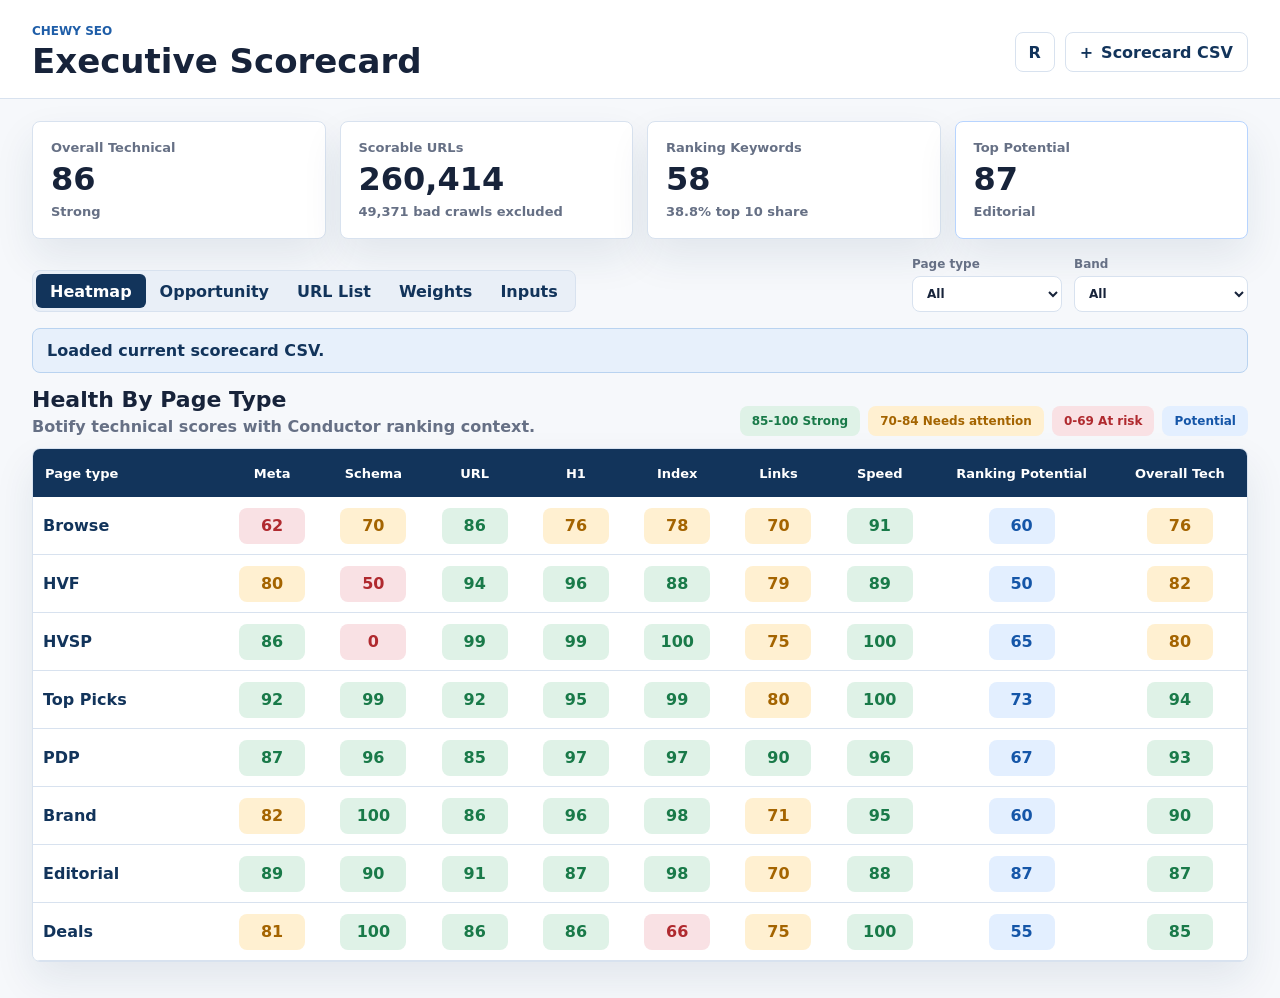
==== web/index.html @ ea8ae5bc "Publish SEO scorecard dashboard" ====
<!doctype html>
<html lang="en">
  <head>
    <meta charset="utf-8" />
    <meta name="viewport" content="width=device-width, initial-scale=1" />
    <title>Chewy SEO Scorecard</title>
    <link rel="stylesheet" href="./styles.css?v=20260819-0923" />
  </head>
  <body>
    <header class="app-header">
      <div>
        <p class="eyebrow">Chewy SEO</p>
        <h1>Executive Scorecard</h1>
      </div>
      <div class="header-actions">
        <button class="icon-button" id="refreshButton" type="button" title="Reload current CSV">
          <span aria-hidden="true">R</span>
        </button>
        <label class="upload-button" for="csvInput">
          <span aria-hidden="true">+</span>
          <span>Scorecard CSV</span>
        </label>
        <input id="csvInput" class="file-input" type="file" accept=".csv,text/csv" />
      </div>
    </header>

    <main class="shell">
      <section class="summary-grid" aria-label="Scorecard summary">
        <article class="metric-tile">
          <span class="metric-label">Overall Technical</span>
          <strong id="siteOverall">--</strong>
          <span id="siteOverallBand" class="metric-note">--</span>
        </article>
        <article class="metric-tile">
          <span class="metric-label">Scorable URLs</span>
          <strong id="scorableUrls">--</strong>
          <span id="excludedCrawl" class="metric-note">-- bad crawls excluded</span>
        </article>
        <article class="metric-tile">
          <span class="metric-label">Ranking Keywords</span>
          <strong id="rankingKeywordsAvg">--</strong>
          <span id="top10ShareAvg" class="metric-note">-- top 10 share</span>
        </article>
        <article class="metric-tile opportunity">
          <span class="metric-label">Top Potential</span>
          <strong id="topPotential">--</strong>
          <span id="topPotentialType" class="metric-note">--</span>
        </article>
      </section>

      <section class="toolbar" aria-label="Scorecard controls">
        <div class="segmented" role="tablist" aria-label="Views">
          <button class="segment active" data-view="heatmap" type="button">Heatmap</button>
          <button class="segment" data-view="opportunity" type="button">Opportunity</button>
          <button class="segment" data-view="urls" type="button">URL List</button>
          <button class="segment" data-view="weights" type="button">Weights</button>
          <button class="segment" data-view="inputs" type="button">Inputs</button>
        </div>
        <div class="filters">
          <label>
            <span>Page type</span>
            <select id="pageTypeFilter">
              <option value="all">All</option>
            </select>
          </label>
          <label>
            <span>Band</span>
            <select id="bandFilter">
              <option value="all">All</option>
              <option value="green">Strong</option>
              <option value="amber">Needs attention</option>
              <option value="red">At risk</option>
            </select>
          </label>
        </div>
      </section>

      <section id="statusBanner" class="status-banner hidden" role="status"></section>

      <section class="view active" id="heatmapView" aria-label="Executive heatmap">
        <div class="section-heading">
          <div>
            <h2>Health By Page Type</h2>
            <p>Botify technical scores with Conductor ranking context.</p>
          </div>
          <div class="legend" aria-label="Score legend">
            <span class="legend-pill strong">85-100 Strong</span>
            <span class="legend-pill attention">70-84 Needs attention</span>
            <span class="legend-pill risk">0-69 At risk</span>
            <span class="legend-pill potential">Potential</span>
          </div>
        </div>

        <div class="table-frame">
          <table class="score-table" id="scoreTable">
            <thead>
              <tr>
                <th>Page type</th>
                <th>Meta</th>
                <th>Schema</th>
                <th>URL</th>
                <th>H1</th>
                <th>Index</th>
                <th>Links</th>
                <th>Speed</th>
                <th>Ranking Potential</th>
                <th>Overall Tech</th>
              </tr>
            </thead>
            <tbody></tbody>
          </table>
        </div>
      </section>

      <section class="view" id="opportunityView" aria-label="Ranking opportunity">
        <div class="section-heading">
          <div>
            <h2>Ranking Opportunity</h2>
            <p>Current keyword health next to reachable upside.</p>
          </div>
        </div>
        <div class="page-type-button-row" id="opportunityPageTypes" aria-label="Opportunity page type selector"></div>
        <div class="opportunity-layout">
          <div class="ranking-bars" id="rankingBars"></div>
          <aside class="detail-panel" id="detailPanel">
            <p class="eyebrow">Selected page type</p>
            <h3 id="detailTitle">--</h3>
            <div class="detail-metrics" id="detailMetrics"></div>
          </aside>
        </div>
        <section class="issue-section" aria-label="Aggregated issue drivers">
          <div class="section-heading compact">
            <div>
              <h2 id="issueHeading">Why This Page Type Is Not At 100</h2>
              <p>Aggregated issue drivers by scorecard category. URL examples are intentionally hidden.</p>
            </div>
          </div>
          <div class="issue-grid" id="issueGrid"></div>
        </section>
      </section>

      <section class="view" id="urlsView" aria-label="Issue URL list">
        <div class="section-heading">
          <div>
            <p class="eyebrow">Issue Drilldown</p>
            <h2 id="urlListTitle">Select A Recommended Fix</h2>
            <p id="urlListMeta">Click any callout on the Opportunity tab to inspect the affected URLs and supporting data.</p>
          </div>
          <div class="url-list-actions">
            <button class="secondary-button" id="backToOpportunityButton" type="button">Back to Opportunity</button>
            <a class="download-button hidden" id="urlDownloadLink" href="#" download>Download CSV</a>
          </div>
        </div>
        <div class="url-list-toolbar">
          <label>
            <span>Search URLs and evidence</span>
            <input id="urlSearchInput" type="search" placeholder="Filter loaded rows" />
          </label>
          <span id="urlListStatus" class="metric-note">No issue selected</span>
        </div>
        <div class="url-table-frame">
          <table class="url-table" id="urlDetailTable">
            <thead></thead>
            <tbody></tbody>
          </table>
          <div class="empty-state" id="urlEmptyState">Choose a recommended fix to see URL-level evidence.</div>
        </div>
      </section>

      <section class="view" id="weightsView" aria-label="Scorecard weights">
        <div class="section-heading">
          <div>
            <h2>Weights And Scoring Decisions</h2>
            <p>How each top-level metric contributes to Overall Tech and what earns the section score.</p>
          </div>
        </div>
        <div class="weights-overview">
          <article>
            <span class="metric-label">Overall Tech Formula</span>
            <strong>Equal-weight average</strong>
            <p>Meta, Schema, URL, H1, Index, Links, and Speed each contribute one available section score. When all seven are measured, each section is worth 14.3% of Overall Tech.</p>
          </article>
          <article>
            <span class="metric-label">Excluded From Overall Tech</span>
            <strong>Ranking signals</strong>
            <p>Ranking Keywords and Ranking Potential stay out of Overall Tech. They are used for prioritization and opportunity planning, not grading controllable technical quality.</p>
          </article>
          <article>
            <span class="metric-label">Scoring Denominator</span>
            <strong>Bad crawls excluded</strong>
            <p>Rows with no usable Botify evidence are kept in crawl counts but removed from section-score averages so failed crawl records do not behave like real page failures.</p>
          </article>
        </div>
        <div class="weights-grid" id="weightsGrid"></div>
      </section>

      <section class="view" id="inputsView" aria-label="Inputs">
        <div class="section-heading">
          <div>
            <h2>Inputs And Coverage</h2>
            <p>Current source readiness for scorecard automation.</p>
          </div>
        </div>
        <div class="input-grid" id="inputGrid"></div>
      </section>
    </main>

    <script src="./app.js?v=20260819-0923"></script>
  </body>
</html>
---- web/styles.css ----
:root {
  --chewy-blue: #12345b;
  --chewy-blue-2: #1f5ea8;
  --ink: #17233a;
  --muted: #667085;
  --line: #d8e2ef;
  --surface: #ffffff;
  --surface-soft: #f6f8fb;
  --green-bg: #dff2e7;
  --green-text: #197a49;
  --amber-bg: #fff0d1;
  --amber-text: #a46400;
  --red-bg: #f9e1e4;
  --red-text: #b02a2f;
  --blue-bg: #e3efff;
  --blue-text: #1556a8;
  --shadow: 0 18px 40px rgba(18, 52, 91, 0.09);
  font-family: Inter, ui-sans-serif, system-ui, -apple-system, BlinkMacSystemFont, "Segoe UI", sans-serif;
}

* {
  box-sizing: border-box;
}

body {
  margin: 0;
  min-width: 1120px;
  color: var(--ink);
  background: var(--surface-soft);
}

button,
select,
input {
  font: inherit;
}

.app-header {
  display: flex;
  align-items: center;
  justify-content: space-between;
  padding: 24px 32px 18px;
  background: var(--surface);
  border-bottom: 1px solid var(--line);
}

.eyebrow {
  margin: 0 0 4px;
  color: var(--chewy-blue-2);
  font-size: 12px;
  font-weight: 800;
  letter-spacing: 0;
  text-transform: uppercase;
}

h1,
h2,
h3,
p {
  margin-top: 0;
}

h1 {
  margin-bottom: 0;
  font-size: 34px;
  line-height: 1.12;
  letter-spacing: 0;
}

h2 {
  margin-bottom: 4px;
  font-size: 22px;
  line-height: 1.2;
  letter-spacing: 0;
}

h3 {
  margin-bottom: 16px;
  font-size: 22px;
}

.header-actions {
  display: flex;
  align-items: center;
  gap: 10px;
}

.icon-button,
.upload-button,
.segment {
  border: 1px solid var(--line);
  background: var(--surface);
  color: var(--chewy-blue);
  font-weight: 800;
}

.icon-button {
  display: grid;
  width: 40px;
  height: 40px;
  place-items: center;
  border-radius: 8px;
  cursor: pointer;
}

.upload-button {
  display: inline-flex;
  align-items: center;
  gap: 8px;
  height: 40px;
  padding: 0 14px;
  border-radius: 8px;
  cursor: pointer;
}

.file-input {
  position: absolute;
  width: 1px;
  height: 1px;
  overflow: hidden;
  clip: rect(0, 0, 0, 0);
}

.shell {
  padding: 22px 32px 36px;
}

.summary-grid {
  display: grid;
  grid-template-columns: repeat(4, minmax(180px, 1fr));
  gap: 14px;
  margin-bottom: 18px;
}

.metric-tile {
  min-height: 112px;
  padding: 18px;
  background: var(--surface);
  border: 1px solid var(--line);
  border-radius: 8px;
  box-shadow: var(--shadow);
}

.metric-tile.opportunity {
  border-color: #b7d4ff;
}

.metric-label {
  display: block;
  margin-bottom: 8px;
  color: var(--muted);
  font-size: 13px;
  font-weight: 800;
}

.metric-tile strong {
  display: block;
  margin-bottom: 6px;
  font-size: 32px;
  line-height: 1;
}

.metric-note {
  color: var(--muted);
  font-size: 13px;
  font-weight: 700;
}

.toolbar {
  display: flex;
  align-items: end;
  justify-content: space-between;
  gap: 18px;
  margin-bottom: 16px;
}

.segmented {
  display: inline-flex;
  padding: 3px;
  background: #e9eff7;
  border: 1px solid var(--line);
  border-radius: 8px;
}

.segment {
  height: 34px;
  padding: 0 14px;
  border: 0;
  border-radius: 6px;
  background: transparent;
  cursor: pointer;
}

.segment.active {
  color: #ffffff;
  background: var(--chewy-blue);
}

.filters {
  display: flex;
  align-items: center;
  gap: 12px;
}

.filters label {
  display: grid;
  gap: 5px;
  color: var(--muted);
  font-size: 12px;
  font-weight: 800;
}

.filters select {
  min-width: 150px;
  height: 36px;
  padding: 0 32px 0 10px;
  color: var(--ink);
  background: var(--surface);
  border: 1px solid var(--line);
  border-radius: 8px;
}

.status-banner {
  margin-bottom: 14px;
  padding: 12px 14px;
  color: var(--chewy-blue);
  background: #e7f0fb;
  border: 1px solid #b9d3f0;
  border-radius: 8px;
  font-weight: 800;
}

.hidden {
  display: none !important;
}

.view {
  display: none;
}

.view.active {
  display: block;
}

.section-heading {
  display: flex;
  align-items: end;
  justify-content: space-between;
  gap: 16px;
  margin: 0 0 12px;
}

.section-heading.compact {
  margin-top: 18px;
}

.section-heading p {
  margin-bottom: 0;
  color: var(--muted);
  font-weight: 650;
}

.legend {
  display: flex;
  flex-wrap: wrap;
  gap: 8px;
  justify-content: flex-end;
}

.legend-pill {
  display: inline-flex;
  align-items: center;
  height: 30px;
  padding: 0 12px;
  border-radius: 8px;
  font-size: 12px;
  font-weight: 800;
}

.strong,
.score-cell.green {
  color: var(--green-text);
  background: var(--green-bg);
}

.attention,
.score-cell.amber {
  color: var(--amber-text);
  background: var(--amber-bg);
}

.risk,
.score-cell.red {
  color: var(--red-text);
  background: var(--red-bg);
}

.potential,
.score-cell.opportunity {
  color: var(--blue-text);
  background: var(--blue-bg);
}

.table-frame {
  overflow: auto;
  max-height: calc(100vh - 314px);
  min-height: 420px;
  background: var(--surface);
  border: 1px solid var(--line);
  border-radius: 8px;
  box-shadow: var(--shadow);
}

.score-table {
  width: 100%;
  min-width: 1180px;
  border-collapse: separate;
  border-spacing: 0;
}

.score-table th {
  position: sticky;
  top: 0;
  z-index: 2;
  height: 48px;
  padding: 0 12px;
  color: #ffffff;
  background: var(--chewy-blue);
  font-size: 13px;
  text-align: center;
  white-space: nowrap;
}

.score-table th:first-child,
.score-table td:first-child {
  position: sticky;
  left: 0;
  z-index: 3;
  min-width: 160px;
  text-align: left;
}

.score-table th:first-child {
  background: var(--chewy-blue);
}

.score-table td:first-child {
  color: var(--chewy-blue);
  background: var(--surface);
  font-weight: 900;
}

.score-table td {
  height: 58px;
  padding: 8px 10px;
  border-bottom: 1px solid var(--line);
  text-align: center;
}

.score-table tr {
  cursor: pointer;
}

.score-table tr:hover td {
  background-color: #f7fbff;
}

.score-cell {
  display: inline-grid;
  min-width: 66px;
  height: 36px;
  place-items: center;
  border-radius: 8px;
  font-weight: 900;
}

.opportunity-layout {
  display: flex;
  align-items: stretch;
  gap: 18px;
}

.page-type-button-row {
  display: flex;
  gap: 10px;
  margin: 0 0 16px;
  overflow-x: auto;
  padding: 2px 2px 8px;
}

.page-type-button {
  display: inline-flex;
  align-items: center;
  gap: 10px;
  min-width: max-content;
  height: 44px;
  padding: 0 14px;
  color: var(--chewy-blue);
  background: var(--surface);
  border: 1px solid var(--line);
  border-radius: 8px;
  box-shadow: 0 8px 18px rgba(18, 52, 91, 0.08);
  cursor: pointer;
  transition:
    background 160ms ease,
    border-color 160ms ease,
    box-shadow 160ms ease,
    color 160ms ease,
    transform 160ms ease;
}

.page-type-button:hover {
  border-color: #b7d4ff;
  box-shadow: 0 12px 24px rgba(18, 52, 91, 0.12);
  transform: translateY(-1px);
}

.page-type-button span {
  font-size: 14px;
  font-weight: 900;
}

.page-type-button strong {
  display: inline-grid;
  min-width: 38px;
  height: 28px;
  place-items: center;
  color: var(--muted);
  background: #eef2f7;
  border-radius: 6px;
  font-size: 13px;
  line-height: 1;
}

.page-type-button.green strong {
  color: var(--green-text);
  background: var(--green-bg);
}

.page-type-button.amber strong {
  color: var(--amber-text);
  background: var(--amber-bg);
}

.page-type-button.red strong {
  color: var(--red-text);
  background: var(--red-bg);
}

.page-type-button.active {
  color: #ffffff;
  background: var(--chewy-blue);
  border-color: var(--chewy-blue);
  box-shadow: 0 14px 28px rgba(18, 52, 91, 0.18);
}

.page-type-button.active strong {
  color: var(--chewy-blue);
  background: #ffffff;
}

.ranking-bars,
.detail-panel,
.input-grid {
  background: var(--surface);
  border: 1px solid var(--line);
  border-radius: 8px;
  box-shadow: var(--shadow);
}

.ranking-bars {
  align-self: stretch;
  display: flex;
  flex: 2 1 0;
  flex-direction: column;
  justify-content: space-between;
  gap: 10px;
  min-width: 0;
  padding: 22px 26px 20px;
}

.bar-row {
  display: grid;
  grid-template-columns: 150px minmax(220px, 1fr) 58px 104px;
  align-items: center;
  gap: 12px;
  width: 100%;
  min-height: 50px;
  padding: 0;
  color: inherit;
  background: transparent;
  border: 0;
  border-bottom: 1px solid #edf2f7;
  cursor: pointer;
}

.bar-row:last-child {
  border-bottom: 0;
}

.bar-row.active {
  margin: 0 -8px;
  padding: 0 8px;
  background: #f0f6ff;
  border-radius: 8px;
}

.metric-bar-heading {
  display: grid;
  grid-template-columns: 150px minmax(220px, 1fr) 58px 104px;
  gap: 12px;
  padding-bottom: 10px;
  color: var(--muted);
  border-bottom: 1px solid #edf2f7;
  font-size: 12px;
  font-weight: 900;
}

.metric-bar-heading span:nth-child(3),
.metric-bar-heading span:nth-child(4) {
  text-align: right;
}

.metric-health-row {
  cursor: default;
}

.bar-label {
  color: var(--chewy-blue);
  font-weight: 900;
}

.bar-track {
  height: 20px;
  overflow: hidden;
  background: #edf2f7;
  border-radius: 6px;
}

.bar-fill {
  display: block;
  height: 100%;
  background: var(--blue-text);
  border-radius: inherit;
}

.metric-health-row.green .bar-fill {
  background: var(--green-text);
}

.metric-health-row.amber .bar-fill {
  background: var(--amber-text);
}

.metric-health-row.red .bar-fill {
  background: var(--red-text);
}

.metric-health-row.opportunity .bar-fill {
  background: var(--blue-text);
}

.bar-score {
  font-size: 13px;
  font-weight: 900;
  text-align: right;
}

.bar-status {
  display: inline-flex;
  justify-content: center;
  min-width: 92px;
  height: 28px;
  align-items: center;
  border-radius: 8px;
  font-size: 12px;
  font-weight: 900;
}

.metric-health-row.green .bar-score,
.metric-health-row.green .bar-status {
  color: var(--green-text);
}

.metric-health-row.amber .bar-score,
.metric-health-row.amber .bar-status {
  color: var(--amber-text);
}

.metric-health-row.red .bar-score,
.metric-health-row.red .bar-status {
  color: var(--red-text);
}

.metric-health-row.opportunity .bar-score,
.metric-health-row.opportunity .bar-status {
  color: var(--blue-text);
}

.metric-health-row.green .bar-status {
  background: var(--green-bg);
}

.metric-health-row.amber .bar-status {
  background: var(--amber-bg);
}

.metric-health-row.red .bar-status {
  background: var(--red-bg);
}

.metric-health-row.opportunity .bar-status {
  background: var(--blue-bg);
}

.detail-panel {
  flex: 1 0 360px;
  padding: 18px 20px;
}

.detail-metrics {
  display: grid;
  gap: 0;
}

.detail-section-title {
  margin: 12px 0 4px;
  color: var(--chewy-blue);
  font-size: 12px;
  font-weight: 900;
  letter-spacing: 0;
  text-transform: uppercase;
}

.detail-section-title:first-child {
  margin-top: 0;
}

.detail-item {
  display: flex;
  justify-content: space-between;
  gap: 14px;
  min-height: 26px;
  padding: 5px 0;
  border-bottom: 1px solid #edf2f7;
  font-size: 13px;
}

.detail-item span:first-child {
  color: var(--muted);
  font-weight: 750;
}

.detail-item strong {
  text-align: right;
}

.issue-section {
  margin-top: 16px;
}

.weights-overview {
  display: grid;
  grid-template-columns: repeat(3, minmax(220px, 1fr));
  gap: 14px;
  margin-bottom: 14px;
}

.weights-overview article,
.weight-card {
  background: var(--surface);
  border: 1px solid var(--line);
  border-radius: 8px;
  box-shadow: var(--shadow);
}

.weights-overview article {
  min-height: 150px;
  padding: 18px;
}

.weights-overview strong {
  display: block;
  margin-bottom: 8px;
  font-size: 20px;
  line-height: 1.15;
}

.weights-overview p {
  margin-bottom: 0;
  color: var(--muted);
  font-size: 14px;
  line-height: 1.45;
}

.weights-grid {
  display: grid;
  grid-template-columns: repeat(2, minmax(360px, 1fr));
  gap: 14px;
}

.weight-card {
  padding: 18px;
}

.weight-card.supporting {
  border-color: #b7d4ff;
}

.weight-card-header {
  display: flex;
  align-items: start;
  justify-content: space-between;
  gap: 14px;
  margin-bottom: 10px;
}

.weight-card h3 {
  margin: 0;
  color: var(--chewy-blue);
  font-size: 22px;
}

.weight-pill {
  display: inline-flex;
  align-items: center;
  min-width: max-content;
  min-height: 30px;
  padding: 0 10px;
  color: var(--blue-text);
  background: var(--blue-bg);
  border-radius: 8px;
  font-size: 12px;
  font-weight: 900;
}

.weight-card.supporting .weight-pill {
  color: var(--muted);
  background: #eef2f7;
}

.weight-decision {
  margin-bottom: 12px;
  color: var(--ink);
  font-size: 14px;
  font-weight: 750;
  line-height: 1.45;
}

.weight-rule-list {
  display: grid;
  gap: 8px;
  margin: 0 0 12px;
  padding-left: 18px;
}

.weight-rule-list li {
  color: var(--muted);
  font-size: 13px;
  line-height: 1.4;
}

.weight-caveat {
  margin: 0;
  padding-top: 11px;
  color: var(--chewy-blue);
  border-top: 1px solid #edf2f7;
  font-size: 12px;
  font-weight: 800;
  line-height: 1.4;
}

.url-list-actions {
  display: flex;
  align-items: center;
  gap: 10px;
}

.secondary-button,
.download-button {
  display: inline-flex;
  align-items: center;
  justify-content: center;
  min-height: 38px;
  padding: 0 13px;
  color: var(--chewy-blue);
  background: var(--surface);
  border: 1px solid var(--line);
  border-radius: 8px;
  font-size: 13px;
  font-weight: 900;
  text-decoration: none;
  cursor: pointer;
}

.download-button {
  color: #ffffff;
  background: var(--chewy-blue);
  border-color: var(--chewy-blue);
}

.url-list-toolbar {
  display: flex;
  align-items: end;
  justify-content: space-between;
  gap: 14px;
  margin-bottom: 12px;
}

.url-list-toolbar label {
  display: grid;
  width: min(520px, 100%);
  gap: 5px;
  color: var(--muted);
  font-size: 12px;
  font-weight: 800;
}

.url-list-toolbar input {
  height: 38px;
  padding: 0 12px;
  color: var(--ink);
  background: var(--surface);
  border: 1px solid var(--line);
  border-radius: 8px;
}

.url-table-frame {
  position: relative;
  overflow: auto;
  max-height: calc(100vh - 306px);
  min-height: 430px;
  background: var(--surface);
  border: 1px solid var(--line);
  border-radius: 8px;
  box-shadow: var(--shadow);
}

.url-table {
  width: 100%;
  min-width: 1180px;
  border-collapse: separate;
  border-spacing: 0;
}

.url-table th {
  position: sticky;
  top: 0;
  z-index: 1;
  height: 42px;
  padding: 0 12px;
  color: #ffffff;
  background: var(--chewy-blue);
  font-size: 12px;
  text-align: left;
  white-space: nowrap;
}

.url-table td {
  max-width: 420px;
  padding: 10px 12px;
  border-bottom: 1px solid #edf2f7;
  color: var(--ink);
  font-size: 12px;
  line-height: 1.35;
  vertical-align: top;
}

.url-table a {
  color: var(--blue-text);
  font-weight: 800;
}

.issue-grid {
  display: grid;
  grid-template-columns: repeat(2, minmax(360px, 1fr));
  gap: 14px;
}

.issue-category {
  overflow: hidden;
  background: var(--surface);
  border: 1px solid var(--line);
  border-radius: 8px;
  box-shadow: var(--shadow);
}

.issue-category-header {
  display: flex;
  align-items: center;
  justify-content: space-between;
  gap: 12px;
  padding: 13px 14px;
  color: #ffffff;
  background: var(--chewy-blue);
}

.issue-category-header h3 {
  margin: 0;
  font-size: 15px;
}

.issue-category-header span {
  font-size: 12px;
  font-weight: 900;
  white-space: nowrap;
}

.issue-list {
  display: grid;
}

.issue-row {
  display: grid;
  grid-template-columns: minmax(0, 1fr) 88px 82px;
  gap: 12px;
  align-items: start;
  width: 100%;
  padding: 12px 14px;
  color: inherit;
  background: transparent;
  border: 0;
  border-bottom: 1px solid #edf2f7;
  cursor: pointer;
  font: inherit;
  text-align: left;
}

.issue-row:hover {
  background: #f7fbff;
}

.issue-row:focus-visible {
  outline: 3px solid #b7d4ff;
  outline-offset: -3px;
}

.issue-row:last-child {
  border-bottom: 0;
}

.issue-title {
  margin-bottom: 4px;
  font-size: 14px;
  font-weight: 900;
}

.issue-copy {
  margin: 0;
  color: var(--muted);
  font-size: 12px;
  line-height: 1.35;
}

.issue-count {
  text-align: right;
}

.issue-count strong {
  display: block;
  font-size: 16px;
}

.issue-count span {
  color: var(--muted);
  font-size: 12px;
  font-weight: 800;
}

.severity-pill {
  display: inline-flex;
  justify-content: center;
  min-width: 70px;
  height: 28px;
  align-items: center;
  border-radius: 8px;
  font-size: 12px;
  font-weight: 900;
  text-transform: capitalize;
}

.issue-action-stack {
  display: grid;
  justify-items: center;
  gap: 5px;
}

.drill-link {
  color: var(--blue-text);
  font-size: 11px;
  font-weight: 900;
}

.severity-pill.high {
  color: var(--red-text);
  background: var(--red-bg);
}

.severity-pill.medium {
  color: var(--amber-text);
  background: var(--amber-bg);
}

.severity-pill.low {
  color: var(--green-text);
  background: var(--green-bg);
}

.empty-state {
  padding: 18px;
  color: var(--muted);
  background: var(--surface);
  border: 1px solid var(--line);
  border-radius: 8px;
  font-weight: 800;
}

.input-grid {
  display: grid;
  grid-template-columns: repeat(3, minmax(220px, 1fr));
  gap: 1px;
  overflow: hidden;
  background: var(--line);
}

.input-item {
  min-height: 142px;
  padding: 18px;
  background: var(--surface);
}

.input-item h3 {
  margin-bottom: 8px;
  font-size: 17px;
}

.input-status {
  display: inline-flex;
  align-items: center;
  height: 28px;
  margin-bottom: 12px;
  padding: 0 10px;
  border-radius: 8px;
  font-size: 12px;
  font-weight: 900;
}

.input-status.green {
  color: var(--green-text);
  background: var(--green-bg);
}

.input-status.amber {
  color: var(--amber-text);
  background: var(--amber-bg);
}

.input-status.red {
  color: var(--red-text);
  background: var(--red-bg);
}

.input-status.blue {
  color: var(--blue-text);
  background: var(--blue-bg);
}

.input-item p {
  margin-bottom: 0;
  color: var(--muted);
  font-size: 14px;
  line-height: 1.45;
}

@media (max-width: 760px) {
  body {
    min-width: 0;
  }

  .app-header,
  .toolbar,
  .url-list-toolbar,
  .url-list-actions,
  .section-heading {
    align-items: stretch;
    flex-direction: column;
  }

  .shell,
  .app-header {
    padding-left: 16px;
    padding-right: 16px;
  }

  .summary-grid,
  .weights-overview,
  .weights-grid,
  .input-grid,
  .issue-grid {
    grid-template-columns: 1fr;
  }

  .opportunity-layout {
    flex-direction: column;
  }

  .filters {
    align-items: stretch;
    flex-direction: column;
  }

  .filters select {
    width: 100%;
  }
}
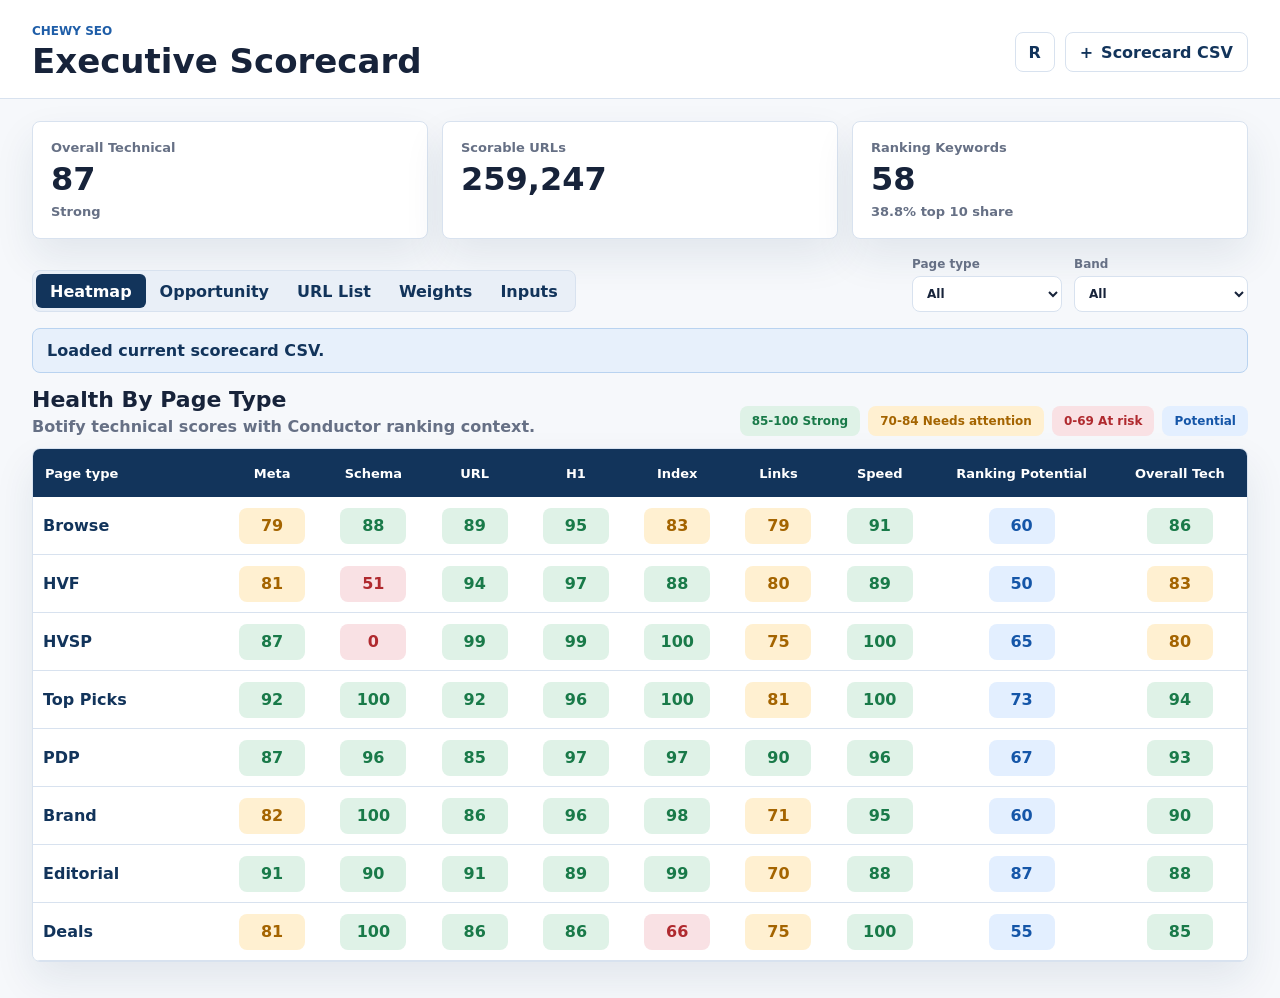
==== commit 5288a7f3: "Clean up scorecard summary cards" ====
--- a/web/index.html
+++ b/web/index.html
@@ -34,17 +34,11 @@
         <article class="metric-tile">
           <span class="metric-label">Scorable URLs</span>
           <strong id="scorableUrls">--</strong>
-          <span id="excludedCrawl" class="metric-note">-- bad crawls excluded</span>
         </article>
         <article class="metric-tile">
           <span class="metric-label">Ranking Keywords</span>
           <strong id="rankingKeywordsAvg">--</strong>
           <span id="top10ShareAvg" class="metric-note">-- top 10 share</span>
-        </article>
-        <article class="metric-tile opportunity">
-          <span class="metric-label">Top Potential</span>
-          <strong id="topPotential">--</strong>
-          <span id="topPotentialType" class="metric-note">--</span>
         </article>
       </section>
 
--- a/web/styles.css
+++ b/web/styles.css
@@ -127,7 +127,7 @@
 
 .summary-grid {
   display: grid;
-  grid-template-columns: repeat(4, minmax(180px, 1fr));
+  grid-template-columns: repeat(3, minmax(220px, 1fr));
   gap: 14px;
   margin-bottom: 18px;
 }
@@ -139,10 +139,6 @@
   border: 1px solid var(--line);
   border-radius: 8px;
   box-shadow: var(--shadow);
-}
-
-.metric-tile.opportunity {
-  border-color: #b7d4ff;
 }
 
 .metric-label {
